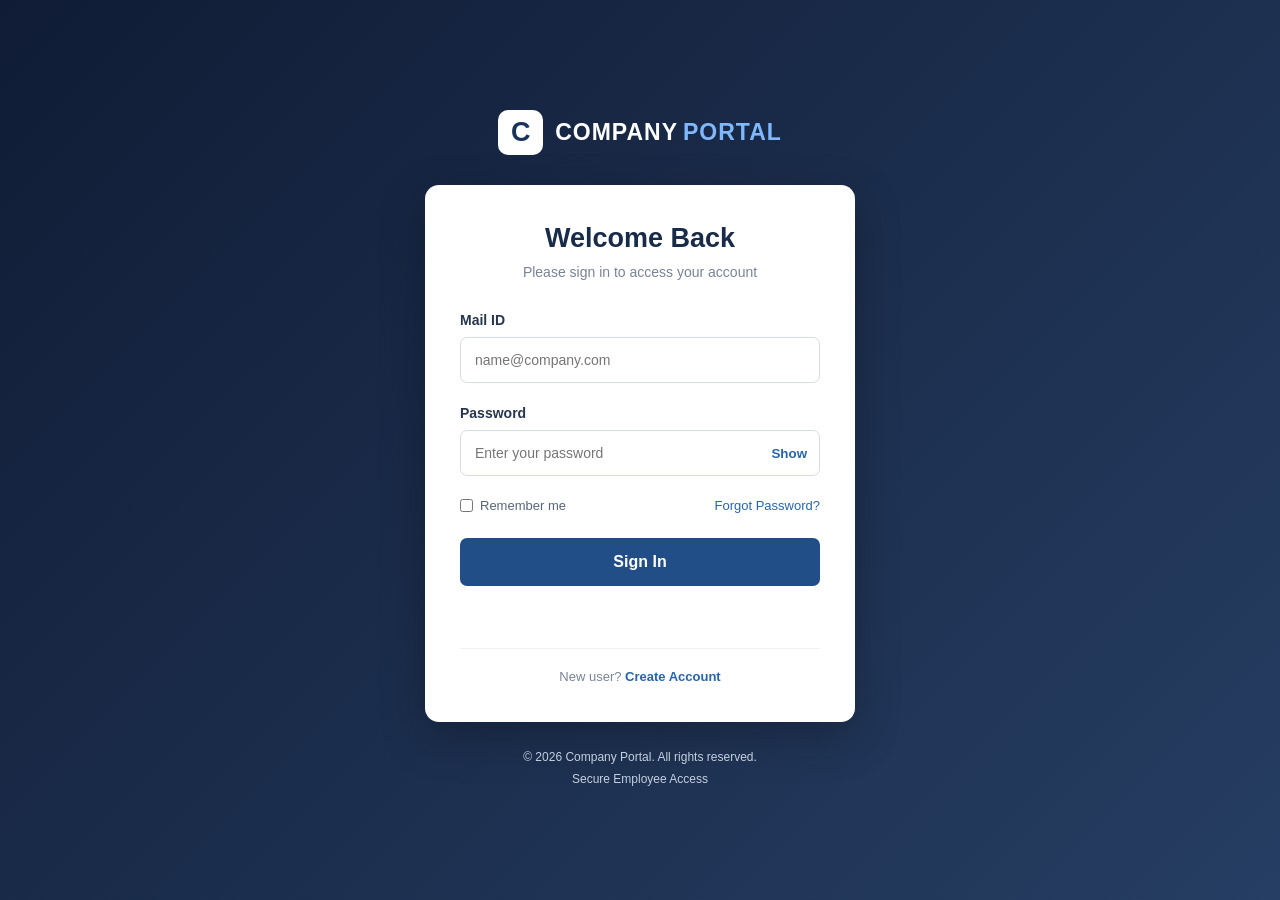
==== dashboard.html @ 21d0b9ac "Add files via upload Login Page" ====
<!DOCTYPE html>
<html lang="en">
<head>
    <meta charset="UTF-8">
    <meta name="viewport" content="width=device-width, initial-scale=1.0">

    <title>Welcome | Company Portal</title>

    <link rel="stylesheet" href="style.css">
</head>

<body>

    <div class="page-container dashboard-container">

        <header class="company-header">
            <div class="company-logo">C</div>
            <h1>COMPANY<span>PORTAL</span></h1>
        </header>

        <main class="login-card welcome-card">

            <div class="welcome-icon">❤️</div>

            <h2 id="welcomeName">Welcome!</h2>

            <h3 class="love-message">
                Deva loves Anu ❤️ 
            </h3>

            <p class="welcome-subtitle">
                We are happy to have you here!
            </p>

            <button
                class="login-button"
                id="logoutButton"
                type="button">
                Logout
            </button>

        </main>

        <footer class="page-footer">
            <p>&copy; 2026 Company Portal. All rights reserved.</p>
        </footer>

    </div>

    <script src="script.js"></script>

</body>
</html>
---- style.css ----
/* =========================
   GENERAL RESET
========================= */

* {
    margin: 0;
    padding: 0;
    box-sizing: border-box;
}

body {
    font-family: Arial, Helvetica, sans-serif;
    background: linear-gradient(135deg, #101c35, #263e63);
    min-height: 100vh;
    display: flex;
    justify-content: center;
    align-items: center;
    padding: 20px;
}

.page-container {
    width: 100%;
    max-width: 430px;
}

/* =========================
   COMPANY HEADER
========================= */

.company-header {
    display: flex;
    align-items: center;
    justify-content: center;
    gap: 12px;
    margin-bottom: 30px;
}

.company-logo {
    width: 45px;
    height: 45px;
    background: white;
    color: #18345c;
    border-radius: 10px;
    display: flex;
    justify-content: center;
    align-items: center;
    font-size: 27px;
    font-weight: bold;
}

.company-header h1 {
    color: white;
    font-size: 23px;
    letter-spacing: 1px;
}

.company-header h1 span {
    color: #80b8ff;
    margin-left: 5px;
}

/* =========================
   LOGIN CARD
========================= */

.login-card {
    background: white;
    padding: 38px 35px;
    border-radius: 14px;
    box-shadow: 0 15px 45px rgba(0, 0, 0, 0.25);
}

.login-heading {
    text-align: center;
    margin-bottom: 32px;
}

.login-heading h2 {
    color: #182b49;
    font-size: 27px;
    margin-bottom: 10px;
}

.login-heading p {
    color: #788397;
    font-size: 14px;
}

/* =========================
   FORM FIELDS
========================= */

.form-group {
    margin-bottom: 22px;
}

.form-group label {
    display: block;
    color: #26364f;
    font-size: 14px;
    font-weight: 600;
    margin-bottom: 9px;
}

.form-group input {
    width: 100%;
    padding: 14px;
    border: 1px solid #d5dce6;
    border-radius: 7px;
    font-size: 14px;
    outline: none;
    transition: 0.2s;
}

.form-group input:focus {
    border-color: #2864ae;
    box-shadow: 0 0 0 3px rgba(40, 100, 174, 0.1);
}

/* =========================
   PASSWORD TOGGLE
========================= */

.password-wrapper {
    position: relative;
}

.password-wrapper input {
    padding-right: 65px;
}

.toggle-password {
    position: absolute;
    right: 13px;
    top: 50%;
    transform: translateY(-50%);
    border: none;
    background: transparent;
    color: #2864ae;
    cursor: pointer;
    font-weight: 600;
}

/* =========================
   LOGIN OPTIONS
========================= */

.form-options {
    display: flex;
    justify-content: space-between;
    align-items: center;
    margin: 5px 0 25px;
    font-size: 13px;
}

.remember-me {
    display: flex;
    align-items: center;
    gap: 7px;
    color: #586579;
    cursor: pointer;
}

.remember-me input {
    accent-color: #2864ae;
}

.form-options a {
    color: #2864ae;
    text-decoration: none;
}

.form-options a:hover {
    text-decoration: underline;
}

/* =========================
   BUTTON
========================= */

.login-button {
    width: 100%;
    padding: 15px;
    border: none;
    border-radius: 7px;
    background: #214e87;
    color: white;
    font-size: 16px;
    font-weight: 600;
    cursor: pointer;
    transition: 0.3s;
}

.login-button:hover {
    background: #163a6b;
}

/* =========================
   MESSAGE
========================= */

.message {
    text-align: center;
    font-size: 13px;
    margin-top: 16px;
    min-height: 18px;
}

.message.success {
    color: #16834a;
}

.message.error {
    color: #d32f2f;
}

/* =========================
   LOGIN FOOTER
========================= */

.login-footer {
    border-top: 1px solid #edf0f4;
    margin-top: 28px;
    padding-top: 20px;
    text-align: center;
}

.login-footer p {
    color: #788397;
    font-size: 13px;
}

.login-footer a {
    color: #2864ae;
    text-decoration: none;
    font-weight: 600;
}

.login-footer a:hover {
    text-decoration: underline;
}

/* =========================
   PAGE FOOTER
========================= */

.page-footer {
    text-align: center;
    color: #c5d0df;
    font-size: 12px;
    margin-top: 25px;
    line-height: 1.8;
}

/* =========================
   WELCOME DASHBOARD
========================= */

.dashboard-container {
    max-width: 500px;
}

.welcome-card {
    text-align: center;
    padding: 50px 30px;
}

.welcome-icon {
    font-size: 45px;
    margin-bottom: 20px;
}

.welcome-card h2 {
    color: #18345c;
    font-size: 30px;
    margin-bottom: 20px;
}

.love-message {
    color: #d64b75;
    font-size: 23px;
    margin-bottom: 15px;
}

.welcome-subtitle {
    color: #788397;
    font-size: 14px;
    margin-bottom: 30px;
}

/* =========================
   MOBILE RESPONSIVE
========================= */

@media (max-width: 480px) {

    .login-card {
        padding: 30px 22px;
    }

    .company-header h1 {
        font-size: 19px;
    }

    .login-heading h2 {
        font-size: 24px;
    }

    .form-options {
        font-size: 12px;
    }

    .welcome-card h2 {
        font-size: 25px;
    }

    .love-message {
        font-size: 20px;
    }

}
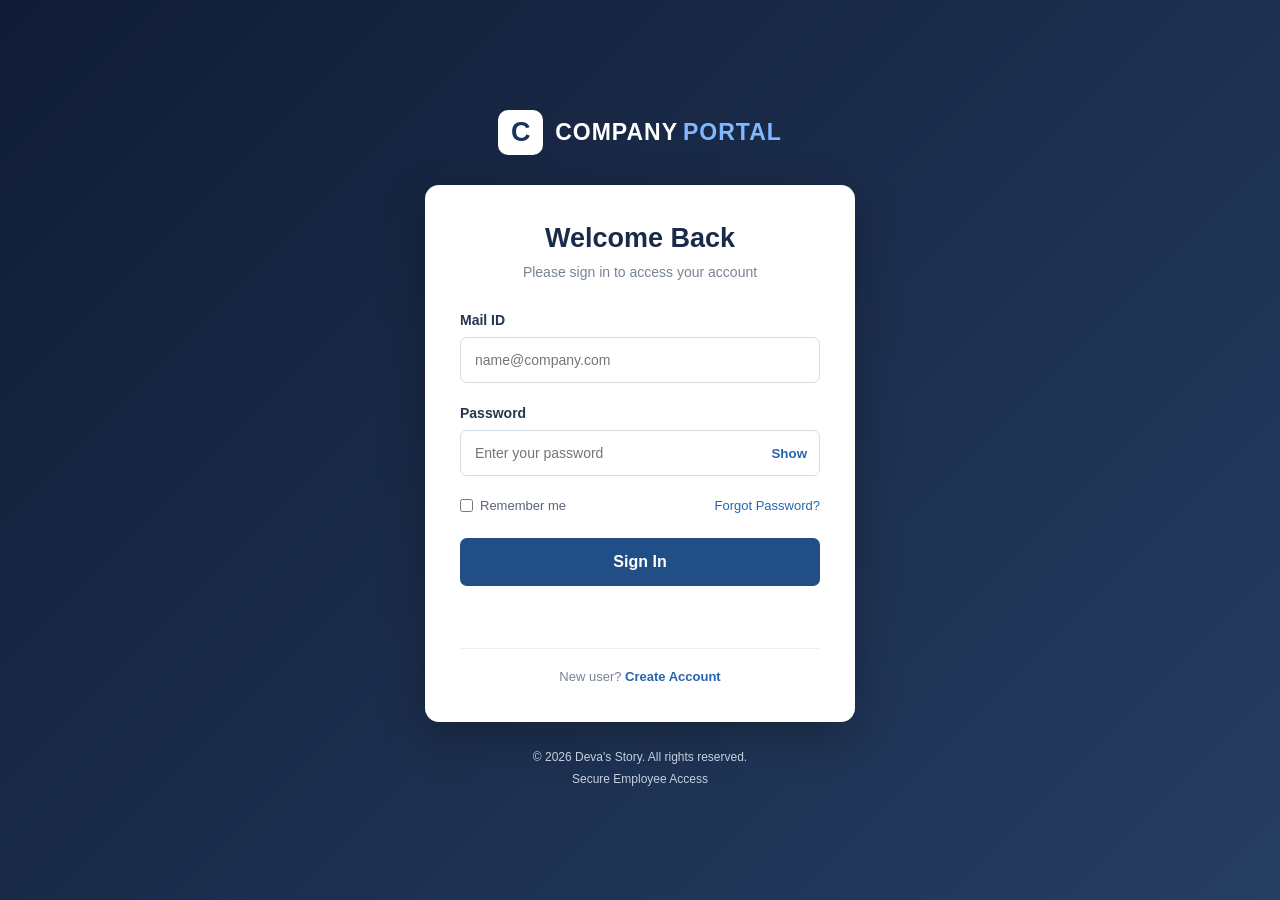
==== commit 3036878d: "Update dashboard.html" ====
--- a/dashboard.html
+++ b/dashboard.html
@@ -5,7 +5,7 @@
     <meta charset="UTF-8">
     <meta name="viewport" content="width=device-width, initial-scale=1.0">
 
-    <title>Welcome | Company Portal</title>
+    <title>Welcome | Deva's Story</title>
 
     <link rel="stylesheet" href="style.css">
 </head>
@@ -16,7 +16,7 @@
 
         <header class="company-header">
             <div class="company-logo">C</div>
-            <h1>COMPANY<span>PORTAL</span></h1>
+            <h1>Deva's <span>Kadhai</span></h1>
         </header>
 
         <main class="login-card welcome-card">
@@ -26,7 +26,7 @@
             <h2 id="welcomeName">Welcome!</h2>
 
             <h3 class="love-message">
-                Deva loves Anu ❤️ 
+                Deva SORRYYYYYYY Da ❤️ DEVA ❤️ ANU
             </h3>
 
             <p class="welcome-subtitle">
@@ -43,7 +43,7 @@
         </main>
 
         <footer class="page-footer">
-            <p>&copy; 2026 Company Portal. All rights reserved.</p>
+            <p>&copy; 2026 Deva's Story. All rights reserved.</p>
         </footer>
 
     </div>
